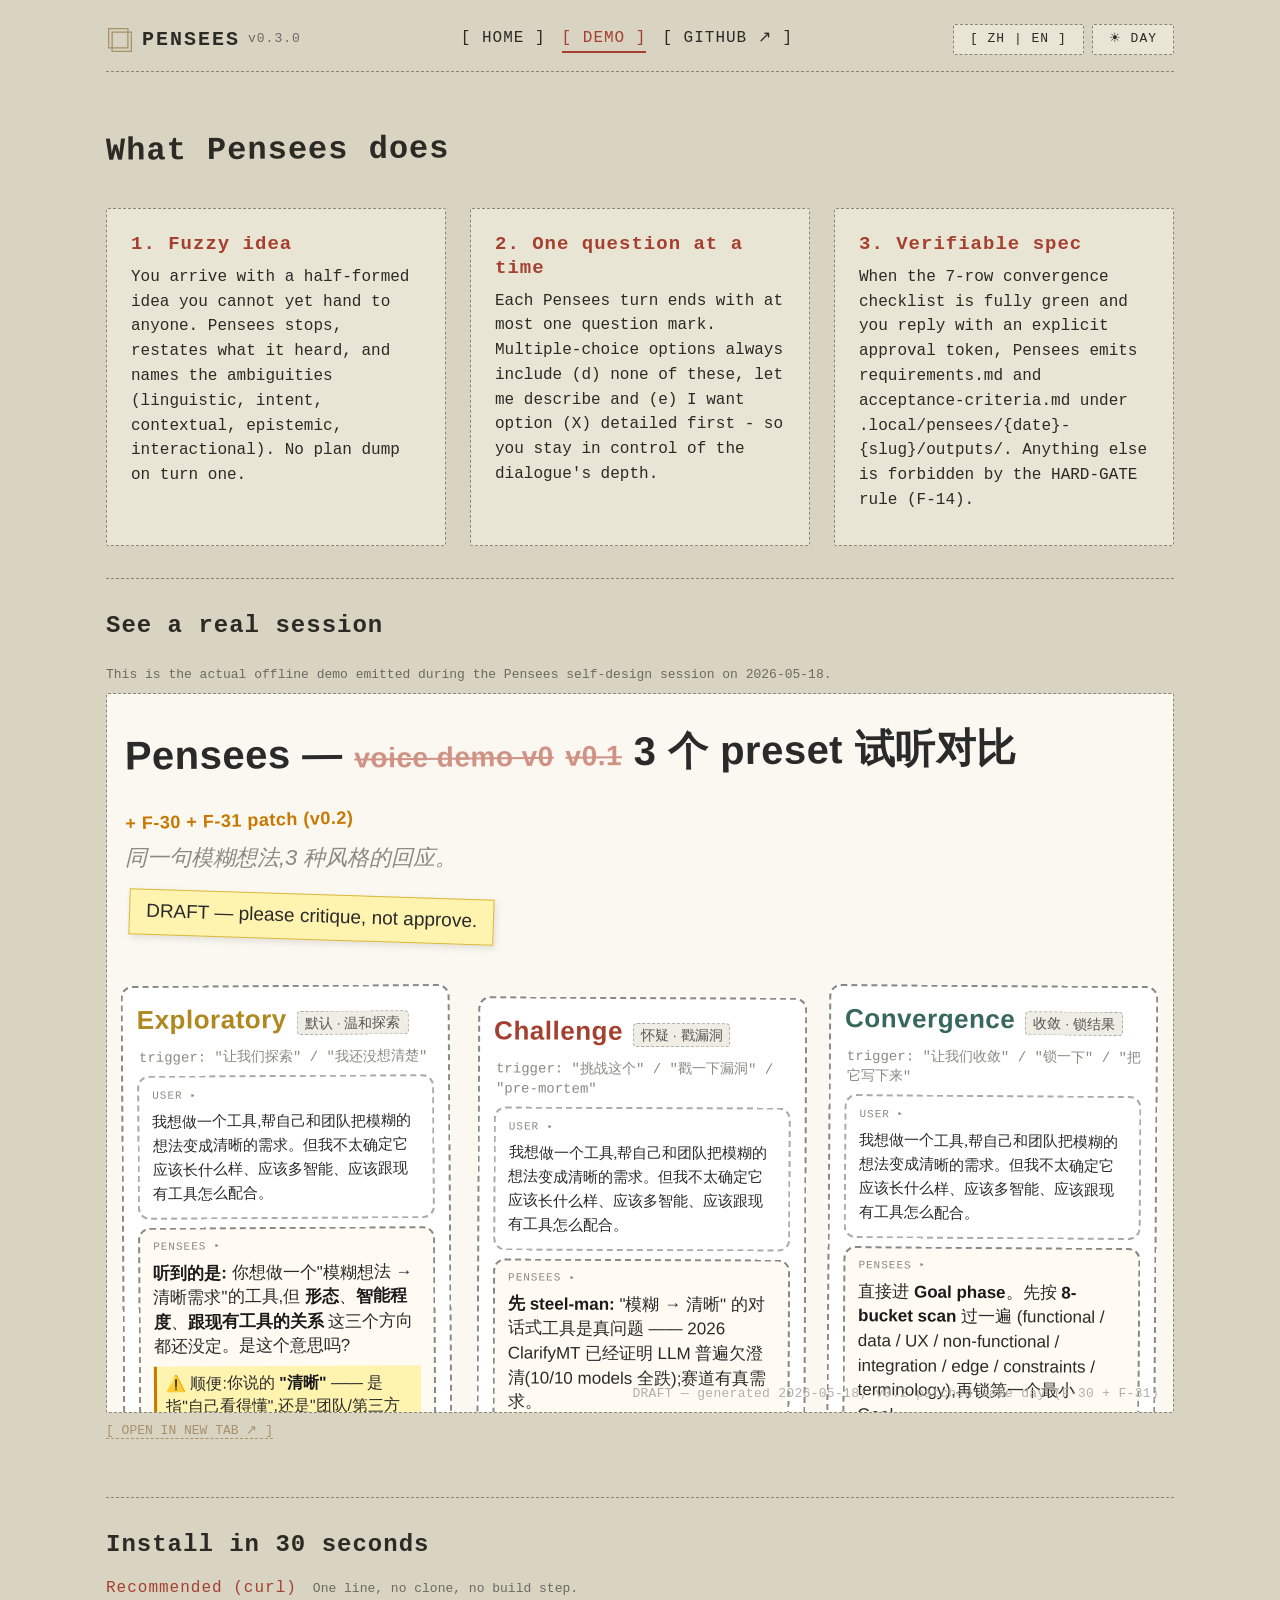
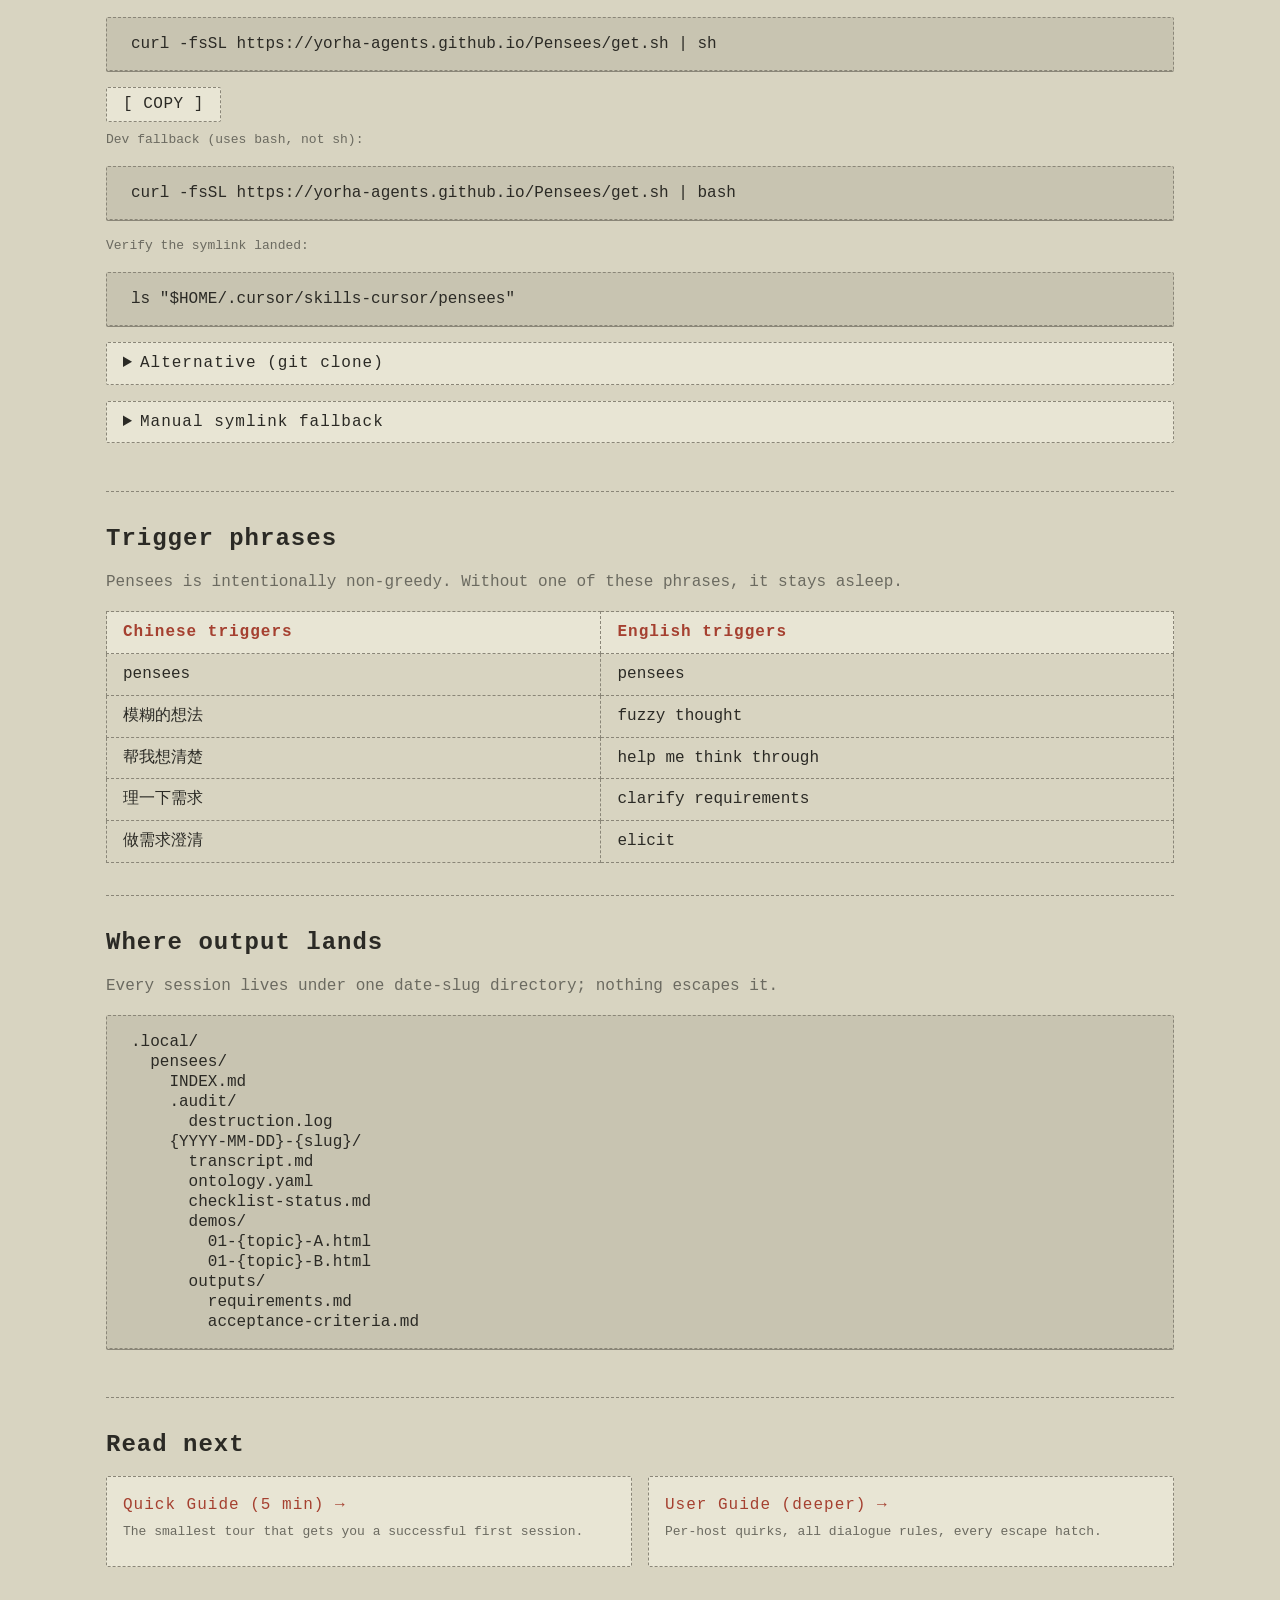
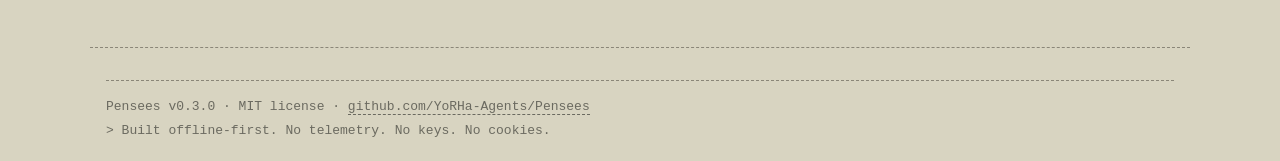
==== site/demo.html @ 81f2e149 "feat(site): YoRHa-themed Pages site + GH Actions deploy (Wave 2A) Public landing + demo pages styled" ====
<!DOCTYPE html>
<html lang="en">
<head>
<meta charset="UTF-8" />
<meta name="viewport" content="width=device-width, initial-scale=1.0" />
<title data-i18n="meta.title.demo">Pensees - walkthrough and demo</title>
<meta name="description" data-i18n="meta.tagline" data-i18n-attr="content" content="A skill that walks fuzzy ideas into verifiable specs." />
<script>
  (function () {
    try {
      var saved = localStorage.getItem("pensees.theme");
      var dark  = window.matchMedia && window.matchMedia("(prefers-color-scheme: dark)").matches;
      var theme = saved || (dark ? "night" : "day");
      document.documentElement.setAttribute("data-theme", theme);

      var savedLang = localStorage.getItem("pensees.lang");
      var navLang   = (navigator.language || "en").toLowerCase();
      var lang      = savedLang || (navLang.indexOf("zh") === 0 ? "zh" : "en");
      document.documentElement.lang = (lang === "zh") ? "zh-CN" : "en";
    } catch (e) {
      console.warn("[pensees] no-FOUC bootstrap fell back to defaults:", e);
      document.documentElement.setAttribute("data-theme", "day");
      document.documentElement.lang = "en";
    }
  })();
</script>
<link rel="stylesheet" href="styles.css" />
<script src="i18n.js" defer></script>
<script src="theme.js" defer></script>
</head>
<body>
<a class="skip-link" href="#main" data-i18n="skip.to_main">Skip to main content</a>

<!-- HEADER START -->
<header class="site-header" role="banner">
  <div class="site-header__row">
    <div class="site-header__brand">
      <svg class="yorha-mark" xmlns="http://www.w3.org/2000/svg" viewBox="0 0 32 32" width="32" height="32" role="img" aria-label="YoRHa-style mark"><rect x="3" y="3" width="22" height="22" fill="none" stroke="currentColor" stroke-width="1.5"/><rect x="7" y="7" width="22" height="22" fill="none" stroke="currentColor" stroke-width="1.5"/></svg>
      <span class="site-header__title" data-i18n-skip>PENSEES</span>
      <span class="site-header__version" aria-hidden="true" data-i18n-skip></span>
    </div>
    <nav class="site-nav" aria-label="primary">
      <a href="index.html" data-i18n="nav.home">[ HOME ]</a>
      <a href="demo.html" class="is-active" data-i18n="nav.demo">[ DEMO ]</a>
      <a href="https://github.com/YoRHa-Agents/Pensees" target="_blank" rel="noopener" data-i18n="nav.github">[ GITHUB &#x2197; ]</a>
    </nav>
    <nav class="toggles" data-i18n="nav.toggles_label" data-i18n-attr="aria-label" aria-label="site preferences">
      <button type="button" data-i18n-toggle aria-pressed="false" data-i18n="toggle.lang" data-i18n-attr="aria-label" aria-label="Switch language">[ ZH | EN ]</button>
      <button type="button" data-theme-toggle aria-pressed="false" data-i18n="toggle.theme.day" data-i18n-attr="aria-label" aria-label="Switch theme">&#x2600; DAY</button>
    </nav>
  </div>
  <hr class="ascii-divider" />
</header>
<!-- HEADER END -->

<main id="main">

  <section class="whatdoes three-steps three-steps--expanded">
    <h1 data-i18n="whatdoes.heading" style="grid-column:1/-1">What Pensees does</h1>
    <article class="three-steps__step">
      <h3 data-i18n="steps.s1_title">1. Fuzzy idea</h3>
      <p data-i18n="whatdoes.s1_body_long">You arrive with a half-formed idea you cannot yet hand to anyone. Pensees stops, restates what it heard, and names the ambiguities (linguistic, intent, contextual, epistemic, interactional). No plan dump on turn one.</p>
    </article>
    <article class="three-steps__step">
      <h3 data-i18n="steps.s2_title">2. One question at a time</h3>
      <p data-i18n="whatdoes.s2_body_long">Each Pensees turn ends with at most one question mark. Multiple-choice options always include (d) none of these, let me describe and (e) I want option (X) detailed first - so you stay in control of the dialogue's depth.</p>
    </article>
    <article class="three-steps__step">
      <h3 data-i18n="steps.s3_title">3. Verifiable spec</h3>
      <p data-i18n="whatdoes.s3_body_long">When the 7-row convergence checklist is fully green and you reply with an explicit approval token, Pensees emits requirements.md and acceptance-criteria.md under .local/pensees/{date}-{slug}/outputs/. Anything else is forbidden by the HARD-GATE rule (F-14).</p>
    </article>
  </section>

  <section class="realsession" id="realsession">
    <h2 data-i18n="realsession.heading">See a real session</h2>
    <figure class="embedded-demo">
      <figcaption data-i18n="realsession.caption">This is the actual offline demo emitted during the Pensees self-design session on 2026-05-18.</figcaption>
      <iframe src="embedded-demos/01-preset-voice-comparison.html"
              title="Pensees preset voice comparison demo"
              loading="lazy"
              sandbox="allow-scripts"
              referrerpolicy="no-referrer"></iframe>
      <div class="embedded-demo-actions">
        <a href="embedded-demos/01-preset-voice-comparison.html" target="_blank" rel="noopener" data-i18n="realsession.open_new_tab">[ OPEN IN NEW TAB &#x2197; ]</a>
      </div>
    </figure>
  </section>

  <section class="install install--full" id="install">
    <h2 data-i18n="install.heading">Install in 30 seconds</h2>

    <div class="install__block">
      <div class="install__block-head">
        <span class="install__block-label" data-i18n="install.primary_label">Recommended (curl)</span>
        <span class="install__block-caption" data-i18n="install.primary_caption">One line, no clone, no build step.</span>
      </div>
      <pre>curl -fsSL https://yorha-agents.github.io/Pensees/get.sh | sh</pre>
      <p class="install__copy">
        <button type="button" class="install__copy-btn" data-copy-target="prev-pre" data-i18n="install.copy_button">[ COPY ]</button>
      </p>
      <p class="install__verify"><span data-i18n="install.dev_caption">Dev fallback (uses bash, not sh):</span></p>
      <pre>curl -fsSL https://yorha-agents.github.io/Pensees/get.sh | bash</pre>
      <p class="install__verify"><span data-i18n="install.verify_caption">Verify the symlink landed:</span></p>
      <pre>ls "$HOME/.cursor/skills-cursor/pensees"</pre>
    </div>

    <details class="install__alt">
      <summary data-i18n="install.secondary_label">Alternative (git clone)</summary>
      <p class="muted" data-i18n="install.secondary_caption">If you would rather hold a local checkout.</p>
      <pre>git clone https://github.com/YoRHa-Agents/Pensees.git
cd Pensees
./install.sh</pre>
      <p class="install__copy">
        <button type="button" class="install__copy-btn" data-copy-target="prev-pre" data-i18n="install.copy_button">[ COPY ]</button>
      </p>
    </details>

    <details class="install__alt">
      <summary data-i18n="install.fallback_label">Manual symlink fallback</summary>
      <p class="muted" data-i18n="install.fallback_caption">When install.sh cannot reach your home directory.</p>
      <pre>mkdir -p "$HOME/.cursor/skills-cursor"
ln -snf "$PWD/skill" "$HOME/.cursor/skills-cursor/pensees"
mkdir -p "$HOME/.claude/skills"
ln -snf "$PWD/skill" "$HOME/.claude/skills/pensees"
mkdir -p "$HOME/.codex/skills"
ln -snf "$PWD/skill" "$HOME/.codex/skills/pensees"</pre>
      <p class="install__copy">
        <button type="button" class="install__copy-btn" data-copy-target="prev-pre" data-i18n="install.copy_button">[ COPY ]</button>
      </p>
    </details>
  </section>

  <section class="triggers">
    <h2 data-i18n="triggers.heading">Trigger phrases</h2>
    <p class="muted" data-i18n="triggers.note">Pensees is intentionally non-greedy. Without one of these phrases, it stays asleep.</p>
    <!-- mirror of skill/SKILL.md frontmatter; update both when changing -->
    <table class="triggers__table">
      <thead>
        <tr>
          <th data-i18n="triggers.col_zh">Chinese triggers</th>
          <th data-i18n="triggers.col_en">English triggers</th>
        </tr>
      </thead>
      <tbody>
        <tr><td>pensees</td><td>pensees</td></tr>
        <tr><td>&#x6A21;&#x7CCA;&#x7684;&#x60F3;&#x6CD5;</td><td>fuzzy thought</td></tr>
        <tr><td>&#x5E2E;&#x6211;&#x60F3;&#x6E05;&#x695A;</td><td>help me think through</td></tr>
        <tr><td>&#x7406;&#x4E00;&#x4E0B;&#x9700;&#x6C42;</td><td>clarify requirements</td></tr>
        <tr><td>&#x505A;&#x9700;&#x6C42;&#x6F84;&#x6E05;</td><td>elicit</td></tr>
      </tbody>
    </table>
  </section>

  <section class="output">
    <h2 data-i18n="output.heading">Where output lands</h2>
    <p class="muted" data-i18n="output.caption">Every session lives under one date-slug directory; nothing escapes it.</p>
    <pre>.local/
  pensees/
    INDEX.md
    .audit/
      destruction.log
    {YYYY-MM-DD}-{slug}/
      transcript.md
      ontology.yaml
      checklist-status.md
      demos/
        01-{topic}-A.html
        01-{topic}-B.html
      outputs/
        requirements.md
        acceptance-criteria.md</pre>
  </section>

  <section class="next">
    <h2 data-i18n="next.heading">Read next</h2>
    <div class="next__cards">
      <article class="next__card">
        <a href="https://github.com/YoRHa-Agents/Pensees/blob/main/docs/QUICK_GUIDE.md" target="_blank" rel="noopener" data-i18n="next.quick_title">Quick Guide (5 min) &#x2192;</a>
        <p class="next__card-caption" data-i18n="next.quick_caption">The smallest tour that gets you a successful first session.</p>
      </article>
      <article class="next__card">
        <a href="https://github.com/YoRHa-Agents/Pensees/blob/main/docs/USER_GUIDE.md" target="_blank" rel="noopener" data-i18n="next.user_title">User Guide (deeper) &#x2192;</a>
        <p class="next__card-caption" data-i18n="next.user_caption">Per-host quirks, all dialogue rules, every escape hatch.</p>
      </article>
    </div>
  </section>

</main>

<!-- FOOTER START -->
<footer class="site-footer" role="contentinfo">
  <hr class="ascii-divider" />
  <p class="site-footer__line" data-i18n-skip>Pensees v0.3.0 &middot; MIT license &middot; <a href="https://github.com/YoRHa-Agents/Pensees" target="_blank" rel="noopener">github.com/YoRHa-Agents/Pensees</a></p>
  <p class="site-footer__line" data-i18n="footer.privacy">&gt; Built offline-first. No telemetry. No keys. No cookies.</p>
</footer>
<!-- FOOTER END -->

<script>
  (function () {
    var btns = document.querySelectorAll(".install__copy-btn");
    for (var i = 0; i < btns.length; i++) {
      var b = btns[i];
      if (b.dataset.copyBound === "1") { continue; }
      b.dataset.copyBound = "1";
      b.addEventListener("click", function (ev) {
        var btn = ev.currentTarget;
        var pre = btn.parentNode && btn.parentNode.previousElementSibling;
        while (pre && pre.tagName !== "PRE") { pre = pre.previousElementSibling; }
        if (!pre) { return; }
        var text = pre.textContent || "";
        var ok = false;
        if (navigator.clipboard && typeof navigator.clipboard.writeText === "function") {
          navigator.clipboard.writeText(text).then(function () {
            btn.setAttribute("data-i18n", "install.copy_button");
            if (window.PenseesI18n) { window.PenseesI18n.applyAll(btn); }
          }, function (err) {
            console.warn("[pensees] clipboard write failed; falling back to manual select:", err);
            selectFallback(pre, btn);
          });
          ok = true;
        }
        if (!ok) { selectFallback(pre, btn); }
      });
    }
    function selectFallback(pre, btn) {
      try {
        var range = document.createRange();
        range.selectNodeContents(pre);
        var sel = window.getSelection();
        sel.removeAllRanges();
        sel.addRange(range);
        btn.setAttribute("data-i18n", "install.copy_button_manual");
        if (window.PenseesI18n) { window.PenseesI18n.applyAll(btn); }
      } catch (e) {
        console.warn("[pensees] manual selection fallback failed:", e);
        btn.setAttribute("data-i18n", "install.copy_button_manual");
        if (window.PenseesI18n) { window.PenseesI18n.applyAll(btn); }
      }
    }
  })();
</script>

</body>
</html>
---- site/styles.css ----
/* site/styles.css — Pensees public site stylesheet.
 *
 * Locked palette + tokens per .local/memory/specs/pensees/v0.3.0-design.md §3.1.
 * Day mode is the default :root declaration; night mode swaps a subset of
 * the same names under [data-theme="night"]. Every visible color goes
 * through a --c-* variable so the day/night flip is a single attribute.
 *
 * Header/footer parity:
 *   The two HTML pages duplicate header + footer markup (no build step,
 *   no template engine — design §2.6). tests/lint-site.sh L-20/L-21 hash
 *   the bytes between <!-- HEADER START --> / <!-- HEADER END --> on each
 *   page and fails if they drift. When you edit the header or footer in
 *   one HTML file, paste the same bytes into the other.
 *
 * AGENTS.md contract reminders:
 *   - palette closure: every #xxxxxx hex below appears as a --c-* value.
 *     If you add a hex elsewhere in this file, lint-site.sh L-32 fails.
 *   - --c-fg-muted contrast against --c-bg is below WCAG AA for normal
 *     text; only use it on >= 18px text (notes, footer minor metadata).
 */

:root {
  /* palette — day */
  --c-bg:           #d8d4c1;
  --c-bg-elevated:  #e8e5d4;
  --c-bg-sunken:    #c8c4b1;
  --c-fg:           #2b2a25;
  --c-fg-muted:     #6b6a60;
  --c-accent-gold:  #a8916b;
  --c-accent-rust:  #a54030;
  --c-rule:         #8a8678;
  --c-overlay:      transparent;
  --c-accent:       var(--c-accent-gold);
  --c-warn:         var(--c-accent-rust);

  /* typography */
  --font-stack: "Courier Prime", "JetBrains Mono", "IBM Plex Mono",
                "Source Han Serif SC", "\5b8b\4f53", "SimSun",
                "Noto Sans Mono CJK SC", monospace;
  --fs-base:   16px;
  --fs-sm:     13px;
  --fs-lg:     20px;
  --fs-h1:     32px;
  --fs-h2:     24px;
  --fs-h3:     19px;
  --lh-body:   1.55;
  --lh-tight:  1.25;

  /* spacing — 8px grid */
  --sp-0:   0;
  --sp-1:   4px;
  --sp-2:   8px;
  --sp-3:  16px;
  --sp-4:  24px;
  --sp-5:  32px;
  --sp-6:  48px;
  --sp-7:  64px;
  --sp-8:  96px;
  --container-max: 1100px;

  /* decorations */
  --border-w:    1px;
  --border-dash: 1px dashed var(--c-rule);
  --radius-sharp: 0;
  --radius-soft:  2px;
  --shadow-flat:  none;
  --shadow-tight: 0 1px 0 var(--c-rule);

  /* runtime values */
  --pensees-version: "v0.3.0";
}

[data-theme="night"] {
  --c-bg:           #2b2a25;
  --c-bg-elevated:  #34332e;
  --c-bg-sunken:    #1f1e1a;
  --c-fg:           #d8d4c1;
  --c-fg-muted:     #8a8678;
  --c-accent-gold:  #c4ad84;
  --c-accent-rust:  #c45a48;
  --c-rule:         #555248;
  --c-overlay:      repeating-linear-gradient(
                      to bottom,
                      transparent 0,
                      transparent 2px,
                      rgba(255, 255, 255, 0.04) 2px,
                      rgba(255, 255, 255, 0.04) 3px);
}

/* ================================================================== */
/*  base reset                                                          */
/* ================================================================== */

* {
  box-sizing: border-box;
}

html, body {
  margin: 0;
  padding: 0;
  background: var(--c-bg);
  color: var(--c-fg);
}

body {
  font-family: var(--font-stack);
  font-size: var(--fs-base);
  line-height: var(--lh-body);
  min-height: 100vh;
  position: relative;
}

body::after {
  content: "";
  position: fixed;
  inset: 0;
  pointer-events: none;
  background: var(--c-overlay);
  z-index: 9999;
}

a {
  color: var(--c-accent-gold);
  text-decoration: none;
  border-bottom: var(--border-w) dashed currentColor;
}

a:hover,
a:focus-visible {
  color: var(--c-accent-rust);
  border-bottom-style: solid;
  outline: none;
}

a:focus-visible {
  outline: var(--border-w) dashed var(--c-accent-rust);
  outline-offset: 2px;
}

button {
  font: inherit;
  color: var(--c-fg);
  background: var(--c-bg-elevated);
  border: 1px dashed var(--c-rule);
  padding: var(--sp-1) var(--sp-3);
  cursor: pointer;
  border-radius: var(--radius-soft);
  letter-spacing: 0.5px;
}

button:hover,
button:focus-visible {
  border-style: solid;
  border-color: var(--c-accent-rust);
  color: var(--c-accent-rust);
  outline: none;
}

pre, code, kbd, samp {
  font-family: var(--font-stack);
}

pre {
  background: var(--c-bg-sunken);
  color: var(--c-fg);
  padding: var(--sp-3) var(--sp-4);
  margin: var(--sp-3) 0;
  overflow-x: auto;
  border: 1px dashed var(--c-rule);
  border-radius: var(--radius-soft);
  font-size: var(--fs-base);
  line-height: var(--lh-tight);
  box-shadow: var(--shadow-tight);
}

code {
  background: var(--c-bg-sunken);
  padding: 0 var(--sp-1);
  border-radius: var(--radius-soft);
  font-size: 0.95em;
}

pre code {
  background: transparent;
  padding: 0;
  border: 0;
}

hr.ascii-divider {
  border: 0;
  border-top: var(--border-dash);
  margin: var(--sp-3) 0;
}

.skip-link {
  position: absolute;
  left: -9999px;
  top: auto;
  width: 1px;
  height: 1px;
  overflow: hidden;
}

.skip-link:focus {
  position: static;
  width: auto;
  height: auto;
  padding: var(--sp-2);
  background: var(--c-accent-rust);
  color: var(--c-bg);
}

/* ================================================================== */
/*  layout: header                                                      */
/* ================================================================== */

.site-header {
  max-width: var(--container-max);
  margin: 0 auto;
  padding: var(--sp-4) var(--sp-3) var(--sp-2);
}

.site-header__row {
  display: flex;
  align-items: center;
  gap: var(--sp-3);
  flex-wrap: wrap;
  justify-content: space-between;
}

.site-header__brand {
  display: flex;
  align-items: center;
  gap: var(--sp-2);
}

.site-header__brand .yorha-mark {
  width: 28px;
  height: 28px;
  color: var(--c-accent-gold);
  display: inline-block;
  flex-shrink: 0;
}

.site-header__title {
  font-size: var(--fs-lg);
  letter-spacing: 2px;
  font-weight: 700;
  margin: 0;
  color: var(--c-fg);
}

.site-header__version {
  font-size: var(--fs-sm);
  color: var(--c-fg-muted);
  letter-spacing: 1px;
}

.site-header__version::before {
  content: var(--pensees-version);
}

.site-nav {
  display: flex;
  gap: var(--sp-3);
  flex-wrap: wrap;
}

.site-nav a {
  color: var(--c-fg);
  border-bottom: 0;
  letter-spacing: 1px;
}

.site-nav a.is-active {
  color: var(--c-accent-rust);
  border-bottom: 2px solid currentColor;
}

.site-nav a:hover,
.site-nav a:focus-visible {
  color: var(--c-accent-rust);
  border-bottom: 2px solid currentColor;
}

.toggles {
  display: flex;
  gap: var(--sp-2);
}

.toggles button {
  font-size: var(--fs-sm);
  letter-spacing: 1px;
}

/* ================================================================== */
/*  layout: main + sections                                             */
/* ================================================================== */

main {
  max-width: var(--container-max);
  margin: 0 auto;
  padding: var(--sp-3);
}

section {
  padding: var(--sp-5) 0;
  border-top: var(--border-dash);
}

section:first-of-type {
  border-top: 0;
  padding-top: var(--sp-3);
}

h1, h2, h3, h4 {
  margin: 0 0 var(--sp-3);
  letter-spacing: 1px;
  line-height: var(--lh-tight);
}

h1 {
  font-size: var(--fs-h1);
  transform: rotate(-0.4deg);
  display: inline-block;
}

h2 {
  font-size: var(--fs-h2);
}

h3 {
  font-size: var(--fs-h3);
}

p {
  margin: var(--sp-2) 0;
}

ul {
  padding-left: var(--sp-4);
}

li {
  margin: var(--sp-1) 0;
}

.muted {
  color: var(--c-fg-muted);
}

blockquote, p.voice {
  border-left: 2px solid var(--c-rule);
  padding-left: var(--sp-3);
  color: var(--c-fg-muted);
  margin: var(--sp-3) 0;
}

blockquote::before, p.voice::before {
  content: "> ";
  color: var(--c-accent-gold);
}

/* ================================================================== */
/*  hero                                                                */
/* ================================================================== */

.hero {
  padding-top: var(--sp-4);
}

.hero__subtitle {
  font-size: var(--fs-lg);
  color: var(--c-fg-muted);
  max-width: 56ch;
}

.hero__cta {
  display: flex;
  gap: var(--sp-3);
  flex-wrap: wrap;
  margin-top: var(--sp-3);
}

.hero__cta a {
  border-bottom: 0;
  color: var(--c-fg);
  padding: var(--sp-2) var(--sp-3);
  border: 1px dashed var(--c-rule);
  letter-spacing: 1px;
}

.hero__cta a:hover,
.hero__cta a:focus-visible {
  border-color: var(--c-accent-rust);
  color: var(--c-accent-rust);
  border-style: solid;
}

/* ================================================================== */
/*  three-steps                                                         */
/* ================================================================== */

.three-steps {
  display: grid;
  grid-template-columns: repeat(3, 1fr);
  gap: var(--sp-4);
}

@media (max-width: 760px) {
  .three-steps {
    grid-template-columns: 1fr;
  }
}

.three-steps__step {
  border: 1px dashed var(--c-rule);
  padding: var(--sp-3);
  background: var(--c-bg-elevated);
  border-radius: var(--radius-soft);
}

.three-steps__step h3 {
  color: var(--c-accent-rust);
  margin-bottom: var(--sp-2);
}

.three-steps--compact .three-steps__step {
  padding: var(--sp-3) var(--sp-3);
}

.three-steps--expanded .three-steps__step {
  padding: var(--sp-4);
}

/* ================================================================== */
/*  hosts chips                                                         */
/* ================================================================== */

.hosts__chips {
  display: flex;
  gap: var(--sp-2);
  flex-wrap: wrap;
  margin: var(--sp-3) 0;
}

.hosts__chips span {
  border: 1px dashed var(--c-rule);
  padding: var(--sp-1) var(--sp-3);
  letter-spacing: 1px;
  background: var(--c-bg-elevated);
}

/* ================================================================== */
/*  install                                                             */
/* ================================================================== */

.install__block {
  margin: var(--sp-3) 0;
}

.install__block-head {
  display: flex;
  gap: var(--sp-3);
  align-items: baseline;
  flex-wrap: wrap;
}

.install__block-label {
  color: var(--c-accent-rust);
  letter-spacing: 1px;
}

.install__block-caption {
  color: var(--c-fg-muted);
  font-size: var(--fs-sm);
}

.install__copy {
  margin: var(--sp-2) 0 0;
}

.install__verify {
  margin-top: var(--sp-2);
  font-size: var(--fs-sm);
  color: var(--c-fg-muted);
}

details.install__alt {
  margin: var(--sp-3) 0;
  border: 1px dashed var(--c-rule);
  padding: var(--sp-2) var(--sp-3);
  background: var(--c-bg-elevated);
  border-radius: var(--radius-soft);
}

details.install__alt summary {
  cursor: pointer;
  letter-spacing: 1px;
}

details.install__alt[open] summary {
  color: var(--c-accent-rust);
  margin-bottom: var(--sp-2);
}

/* ================================================================== */
/*  embedded demo                                                       */
/* ================================================================== */

.embedded-demo {
  margin: var(--sp-4) 0;
}

.embedded-demo figcaption {
  color: var(--c-fg-muted);
  font-size: var(--fs-sm);
  margin-bottom: var(--sp-2);
}

.embedded-demo iframe {
  width: 100%;
  max-width: 1200px;
  height: 720px;
  border: 1px dashed var(--c-rule);
  background: var(--c-bg-elevated);
  border-radius: var(--radius-soft);
  display: block;
}

.embedded-demo-actions {
  margin-top: var(--sp-2);
  font-size: var(--fs-sm);
}

/* ================================================================== */
/*  triggers table                                                      */
/* ================================================================== */

.triggers__table {
  width: 100%;
  border-collapse: collapse;
  margin-top: var(--sp-3);
  font-size: var(--fs-base);
}

.triggers__table th,
.triggers__table td {
  border: 1px dashed var(--c-rule);
  padding: var(--sp-2) var(--sp-3);
  text-align: left;
  vertical-align: top;
}

.triggers__table th {
  background: var(--c-bg-elevated);
  letter-spacing: 1px;
  color: var(--c-accent-rust);
}

/* ================================================================== */
/*  next-cards                                                          */
/* ================================================================== */

.next__cards {
  display: grid;
  grid-template-columns: 1fr 1fr;
  gap: var(--sp-3);
}

@media (max-width: 760px) {
  .next__cards {
    grid-template-columns: 1fr;
  }
}

.next__card {
  border: 1px dashed var(--c-rule);
  padding: var(--sp-3);
  background: var(--c-bg-elevated);
  border-radius: var(--radius-soft);
}

.next__card a {
  color: var(--c-accent-rust);
  letter-spacing: 1px;
  border-bottom: 0;
}

.next__card-caption {
  color: var(--c-fg-muted);
  font-size: var(--fs-sm);
  margin-top: var(--sp-1);
}

/* ================================================================== */
/*  footer                                                              */
/* ================================================================== */

.site-footer {
  max-width: var(--container-max);
  margin: var(--sp-5) auto 0;
  padding: var(--sp-3);
  border-top: var(--border-dash);
  font-size: var(--fs-sm);
  color: var(--c-fg-muted);
}

.site-footer__line {
  margin: var(--sp-1) 0;
}

.site-footer a {
  color: var(--c-fg-muted);
  border-bottom-style: dashed;
}

.site-footer a:hover,
.site-footer a:focus-visible {
  color: var(--c-accent-rust);
}
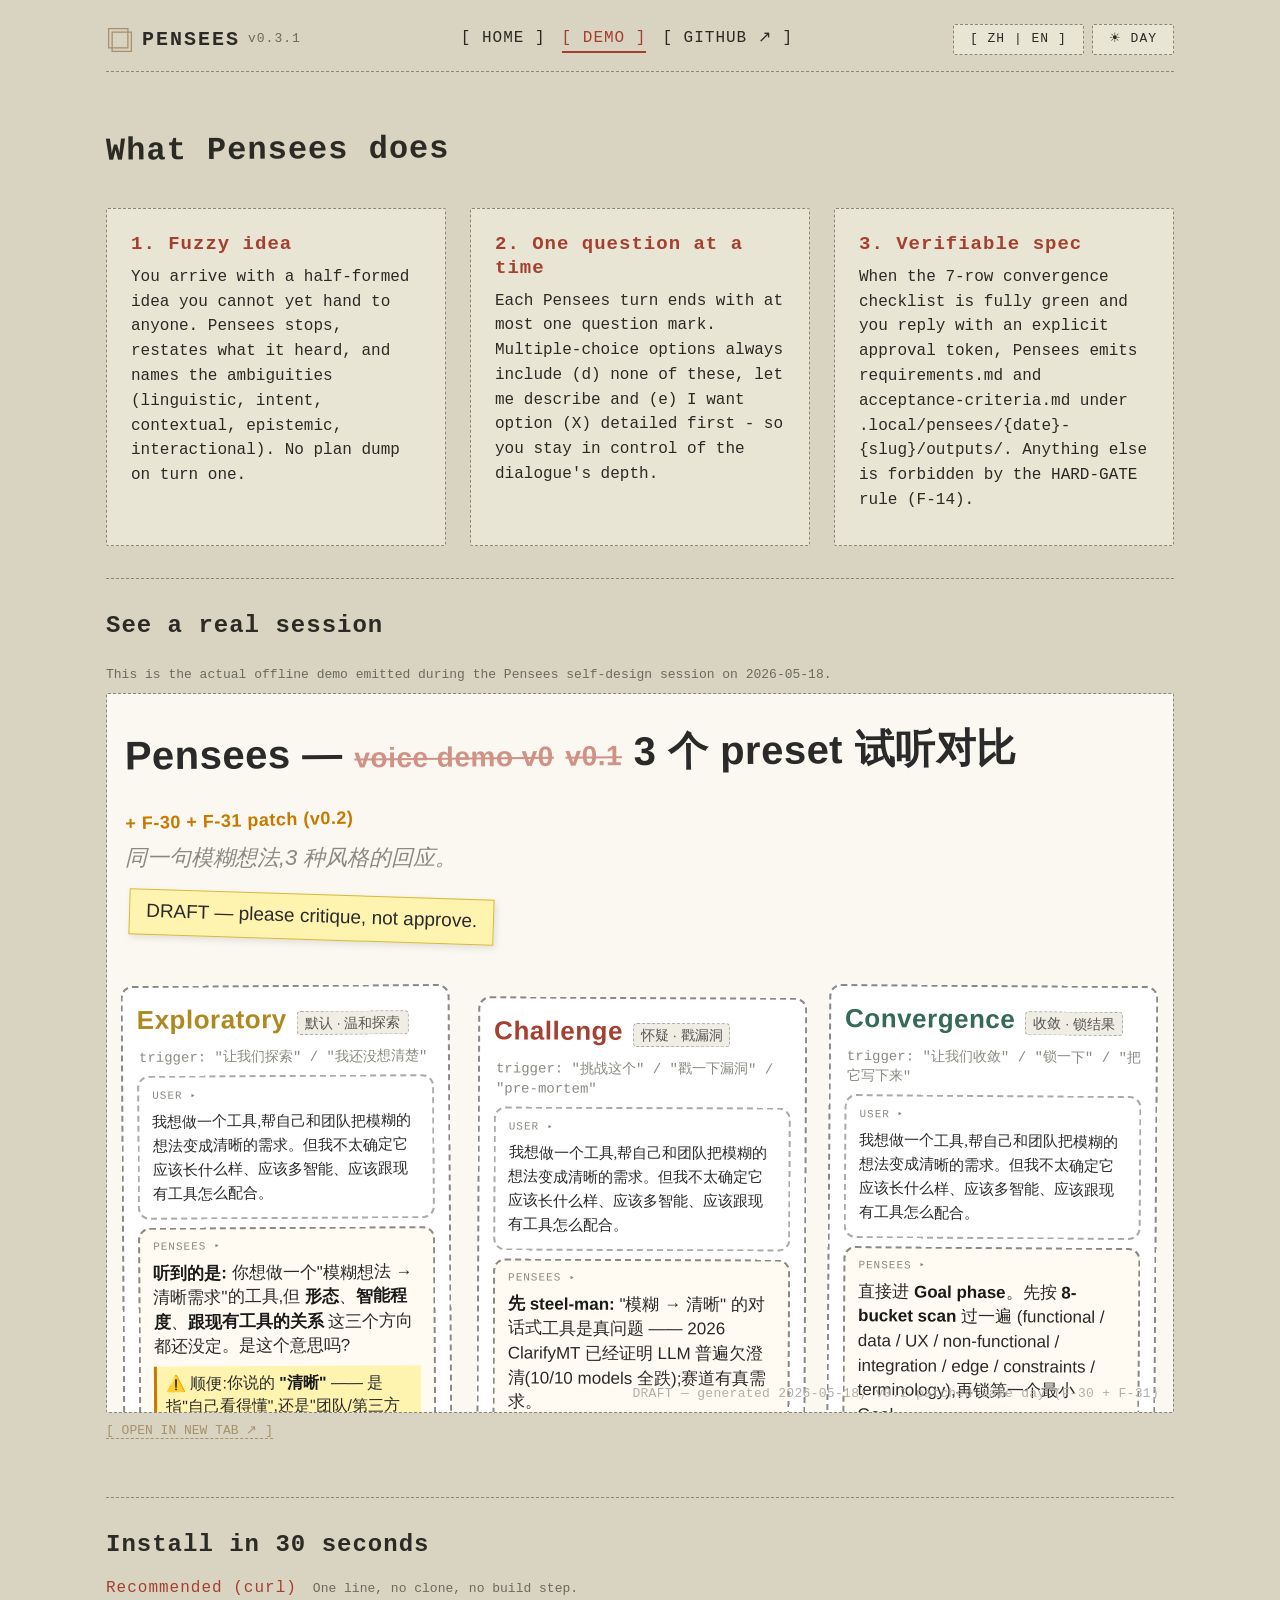
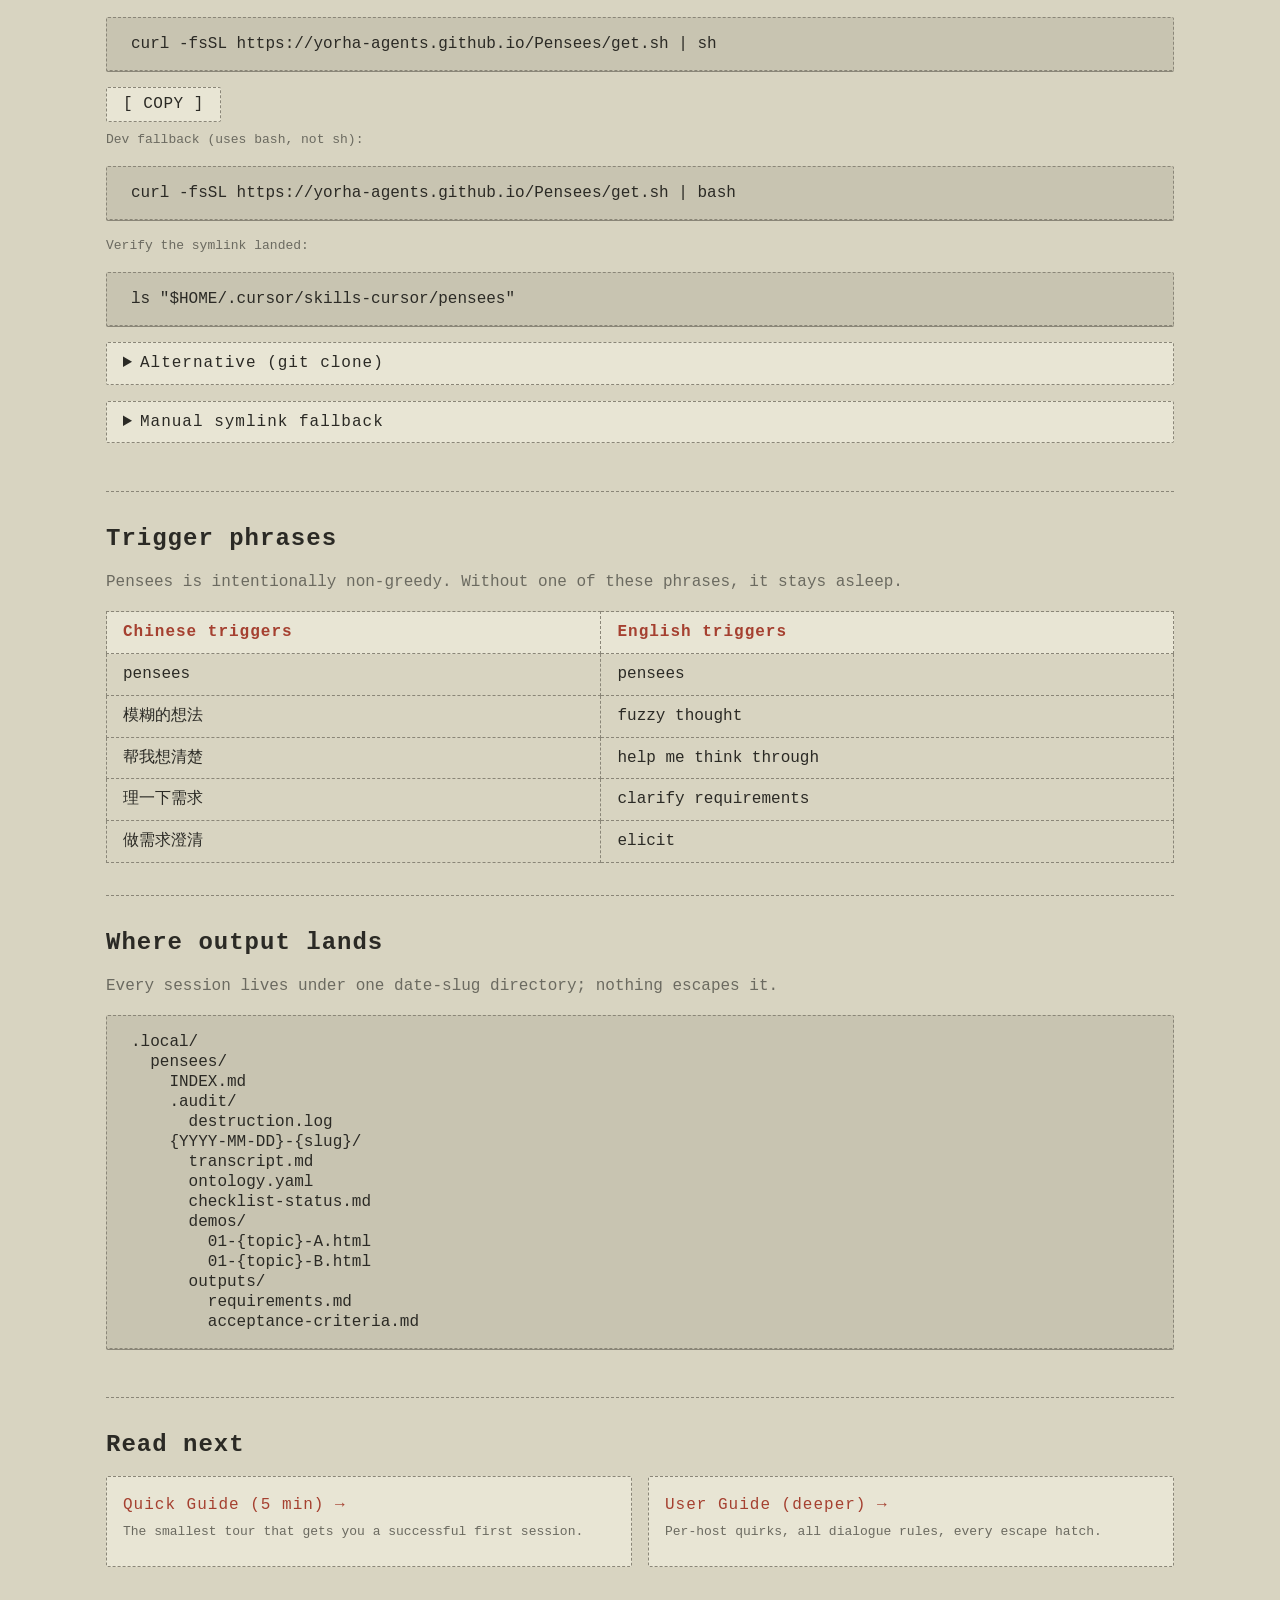
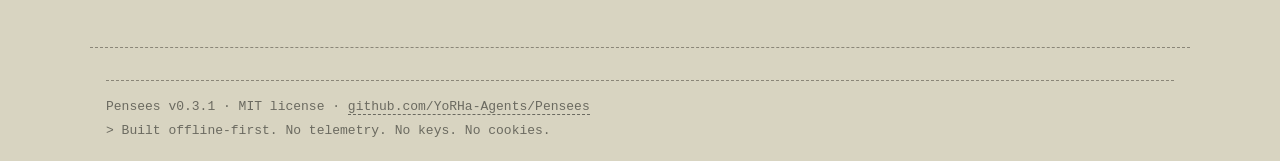
==== commit 79899d11: "chore(release): harden repo safety for v0.3.1 Expand .gitignore to cover the multi-agent / multi-IDE" ====
--- a/site/demo.html
+++ b/site/demo.html
@@ -190,7 +190,7 @@
 <!-- FOOTER START -->
 <footer class="site-footer" role="contentinfo">
   <hr class="ascii-divider" />
-  <p class="site-footer__line" data-i18n-skip>Pensees v0.3.0 &middot; MIT license &middot; <a href="https://github.com/YoRHa-Agents/Pensees" target="_blank" rel="noopener">github.com/YoRHa-Agents/Pensees</a></p>
+  <p class="site-footer__line" data-i18n-skip>Pensees v0.3.1 &middot; MIT license &middot; <a href="https://github.com/YoRHa-Agents/Pensees" target="_blank" rel="noopener">github.com/YoRHa-Agents/Pensees</a></p>
   <p class="site-footer__line" data-i18n="footer.privacy">&gt; Built offline-first. No telemetry. No keys. No cookies.</p>
 </footer>
 <!-- FOOTER END -->
--- a/site/styles.css
+++ b/site/styles.css
@@ -67,7 +67,7 @@
   --shadow-tight: 0 1px 0 var(--c-rule);
 
   /* runtime values */
-  --pensees-version: "v0.3.0";
+  --pensees-version: "v0.3.1";
 }
 
 [data-theme="night"] {
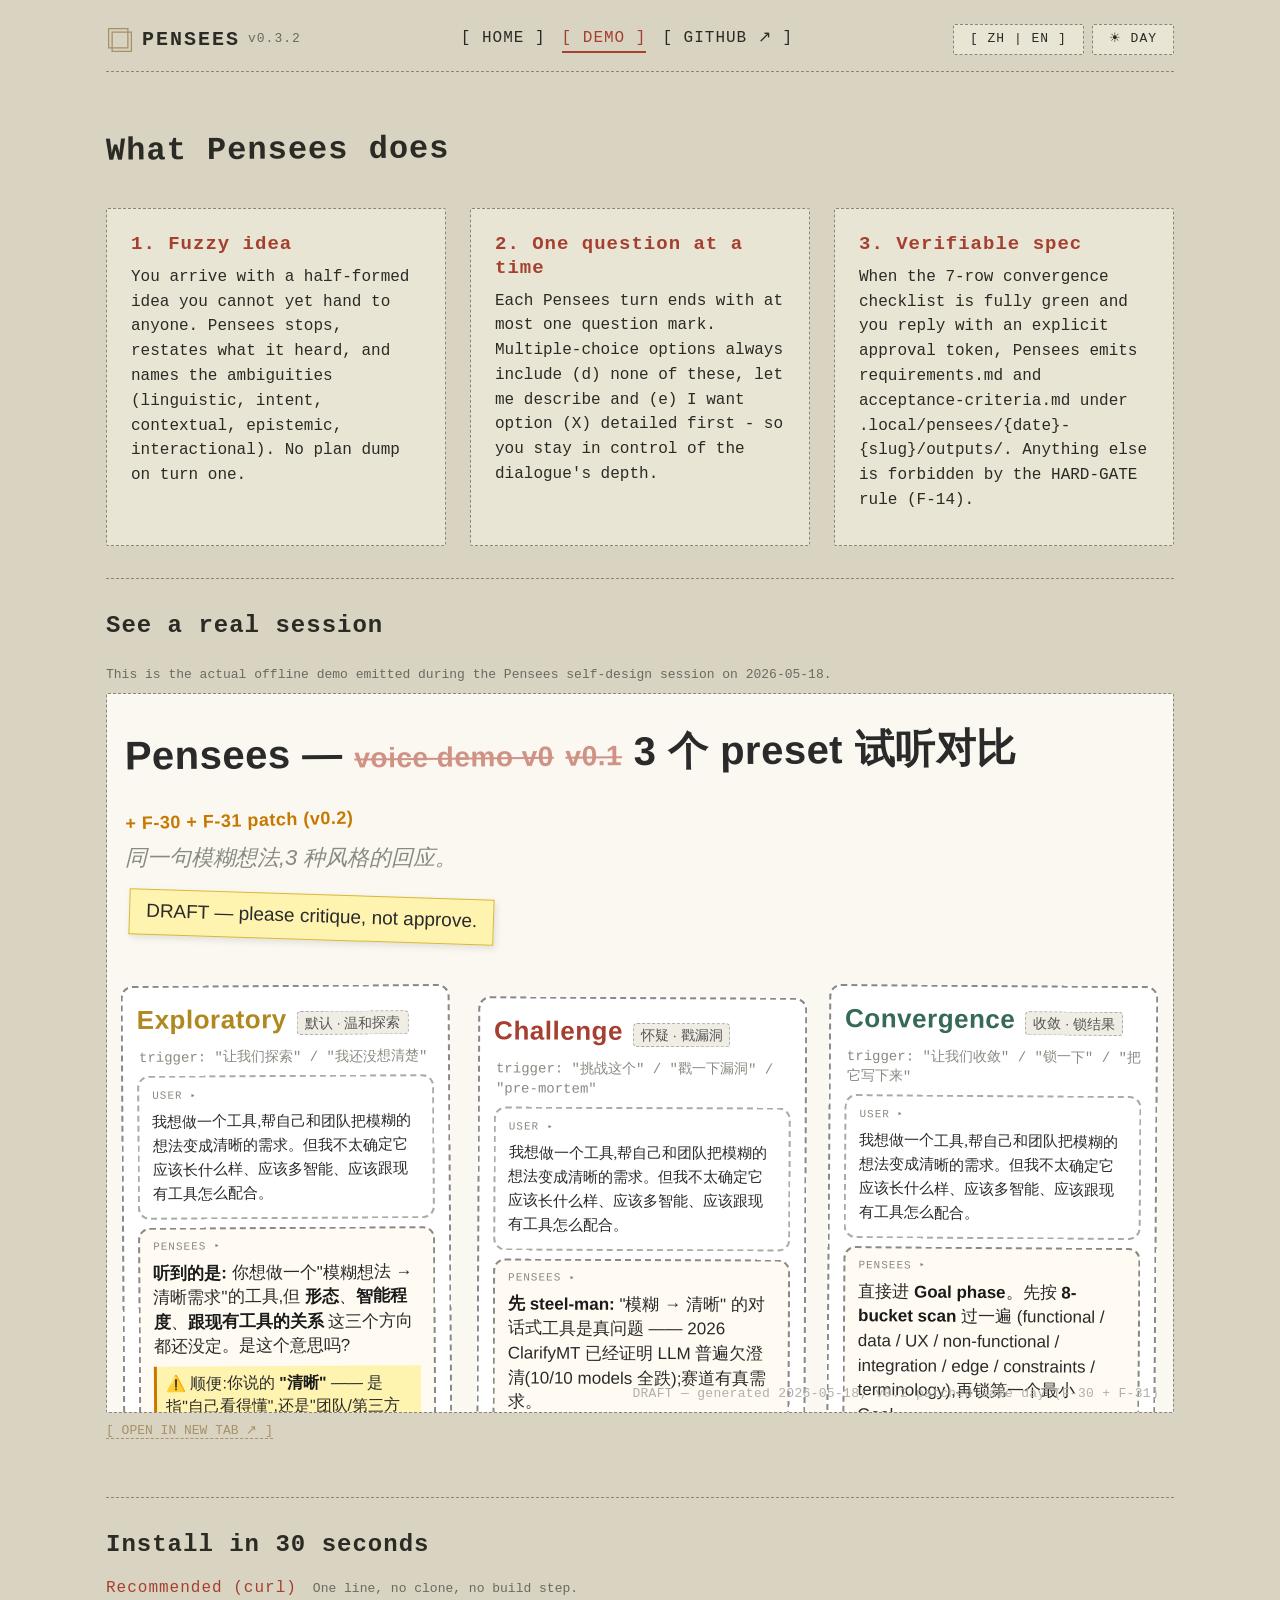
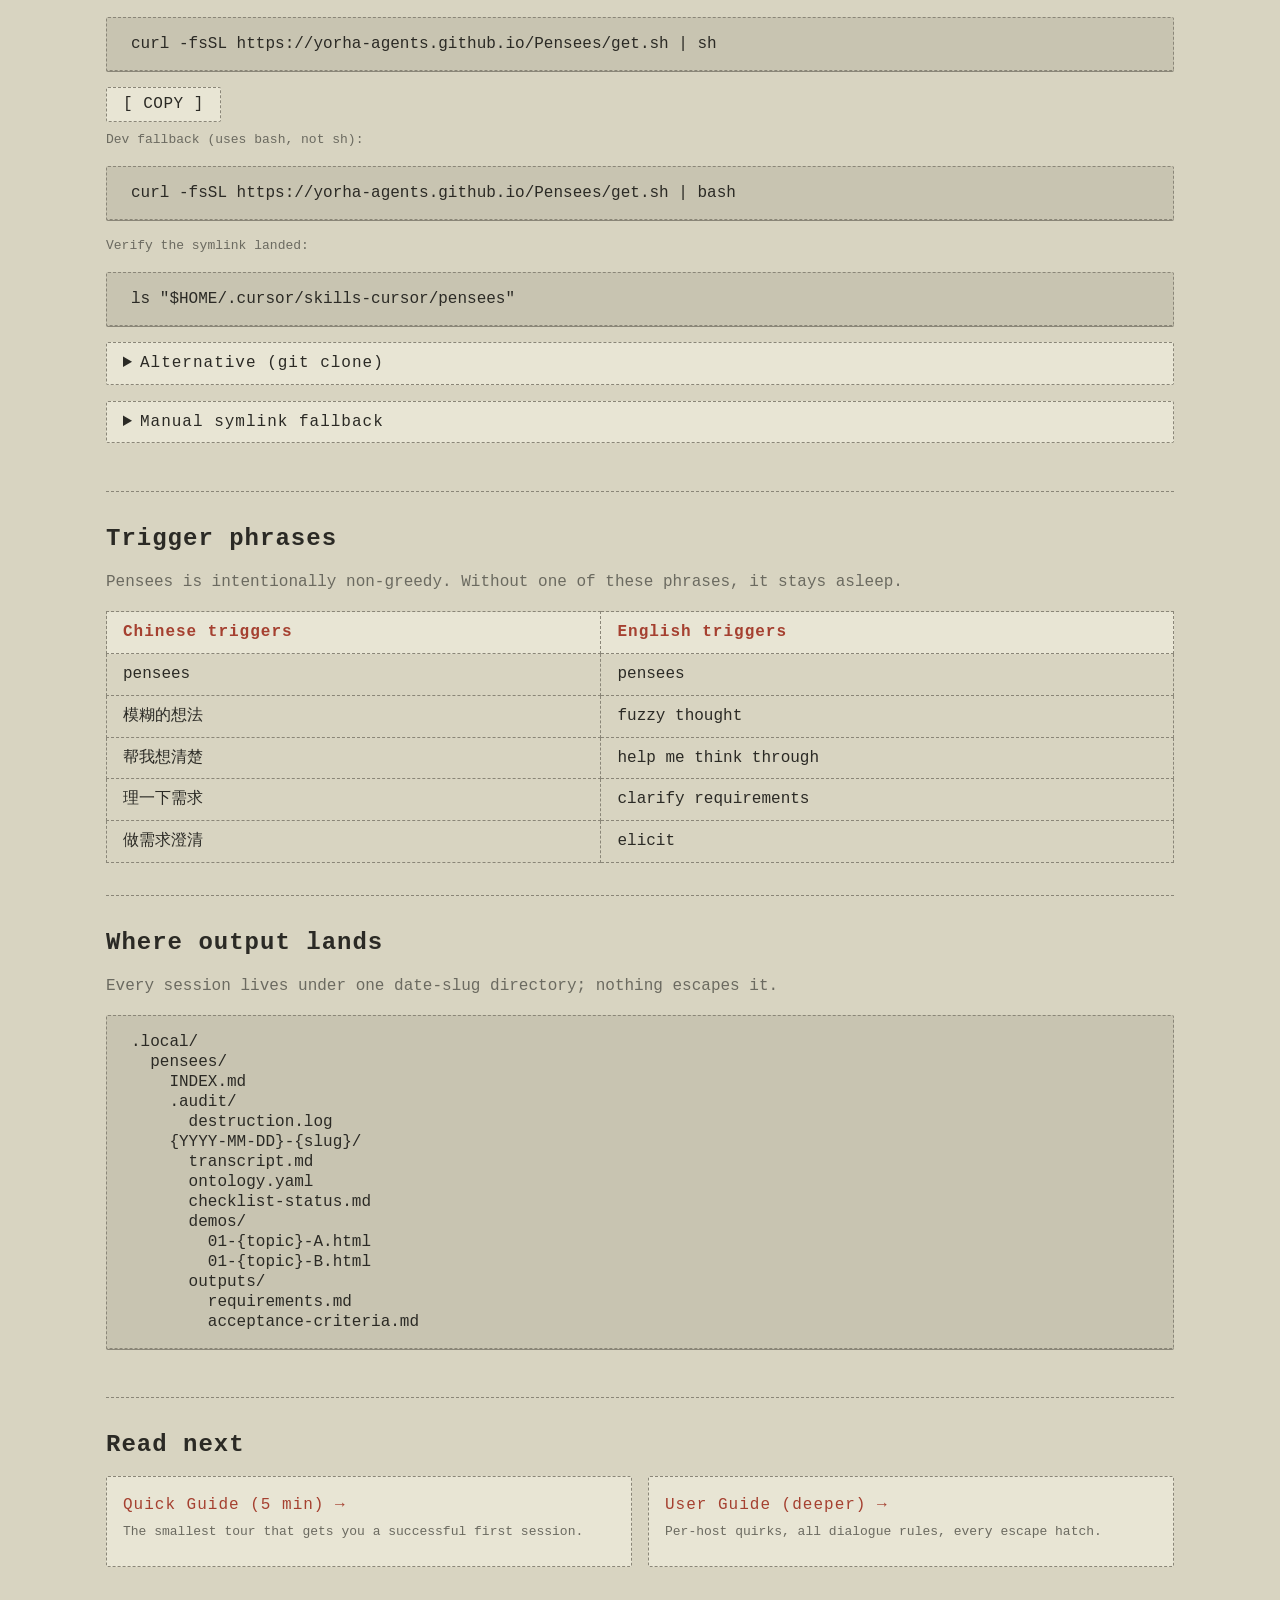
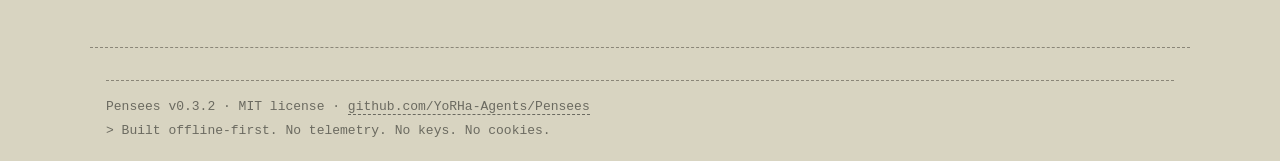
==== commit 72fa3743: "feat(v0.3.2): add intermediate-result analysis lite layer Ships the v0.3.2 dual-layer mid-result ana" ====
--- a/site/demo.html
+++ b/site/demo.html
@@ -190,7 +190,7 @@
 <!-- FOOTER START -->
 <footer class="site-footer" role="contentinfo">
   <hr class="ascii-divider" />
-  <p class="site-footer__line" data-i18n-skip>Pensees v0.3.1 &middot; MIT license &middot; <a href="https://github.com/YoRHa-Agents/Pensees" target="_blank" rel="noopener">github.com/YoRHa-Agents/Pensees</a></p>
+  <p class="site-footer__line" data-i18n-skip>Pensees v0.3.2 &middot; MIT license &middot; <a href="https://github.com/YoRHa-Agents/Pensees" target="_blank" rel="noopener">github.com/YoRHa-Agents/Pensees</a></p>
   <p class="site-footer__line" data-i18n="footer.privacy">&gt; Built offline-first. No telemetry. No keys. No cookies.</p>
 </footer>
 <!-- FOOTER END -->
--- a/site/styles.css
+++ b/site/styles.css
@@ -67,7 +67,7 @@
   --shadow-tight: 0 1px 0 var(--c-rule);
 
   /* runtime values */
-  --pensees-version: "v0.3.1";
+  --pensees-version: "v0.3.2";
 }
 
 [data-theme="night"] {
